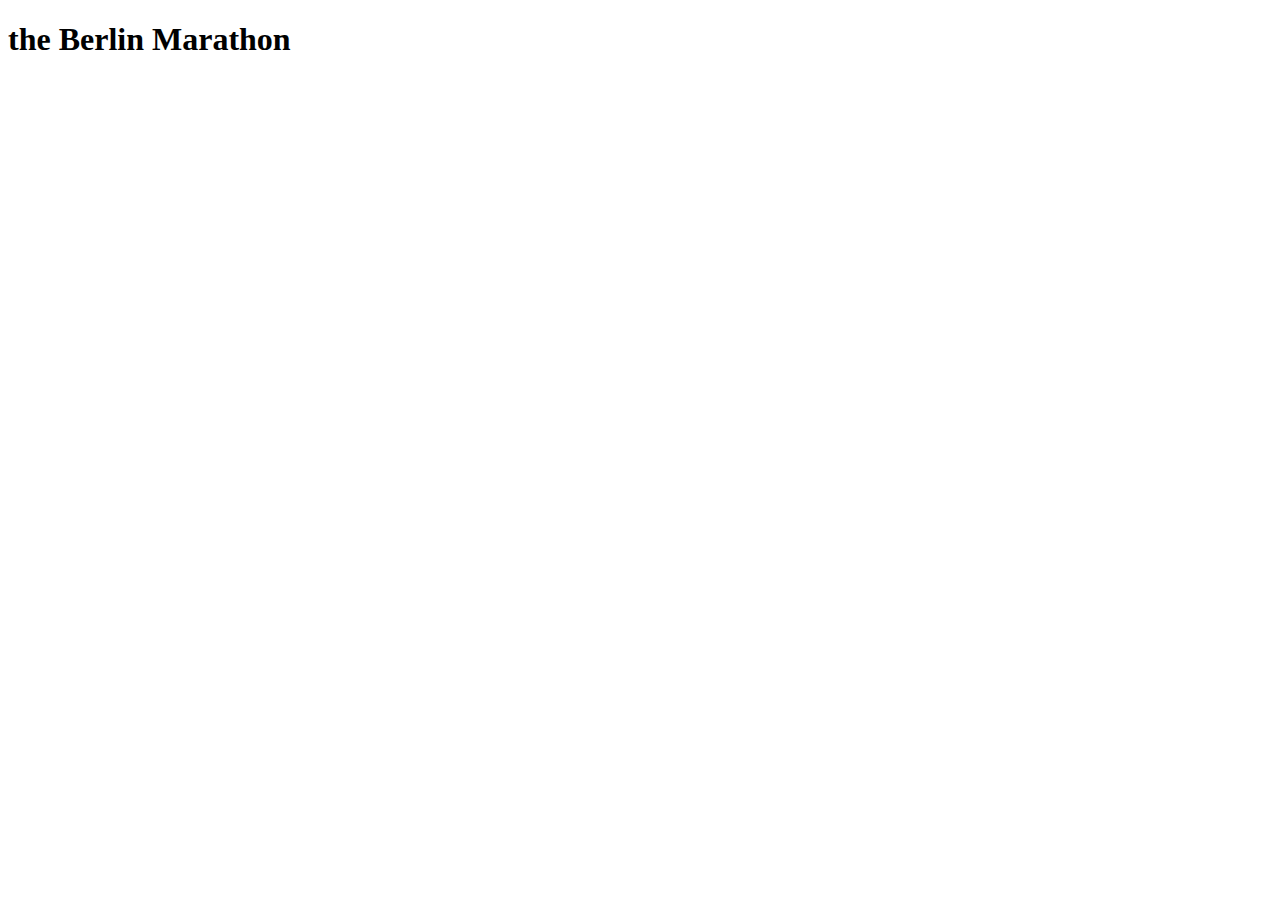
==== berlin-marathon/index.html @ 59ed837b "Initial commit of the Berlin marathon project." ====
<!DOCTYPE html>
<html>
<head>
	<title>the Berlin Marathon</title>
</head>
<body>
	<h1>the Berlin Marathon</h1>
	<script type="text/javascript" src="jquery-3.2.1.min.js"></script>
	<script type="text/javascript" src="d3.min.js"></script>
</body>
</html>
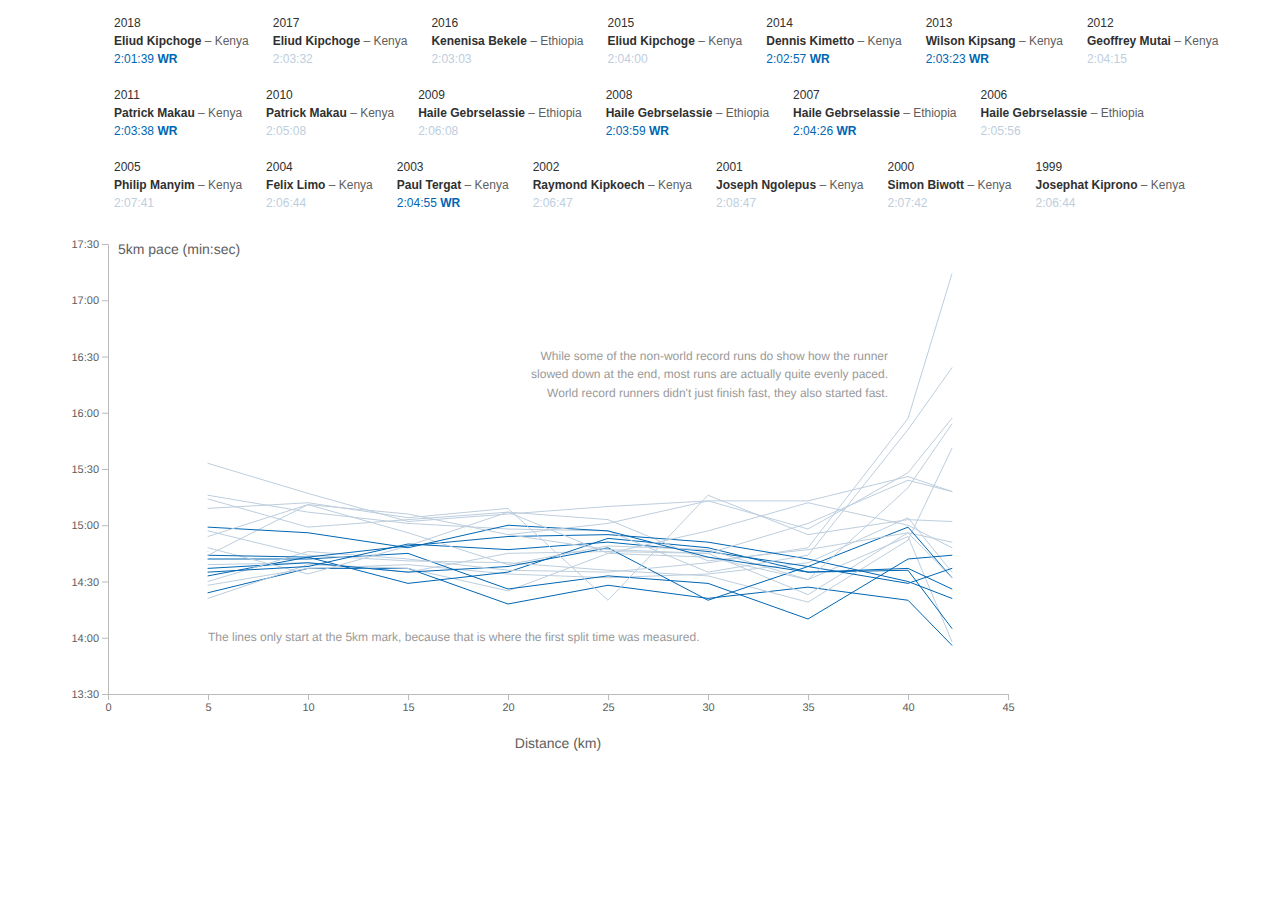
==== commit 0522c290: "Finished the visualization." ====
--- a/berlin-marathon/index.html
+++ b/berlin-marathon/index.html
@@ -2,10 +2,250 @@
 <html>
 <head>
 	<title>the Berlin Marathon</title>
+	<style type="text/css">
+		body {
+			color: #2f3030;
+			font: 12px/1.5 Arial, sans-serif;
+			font-weight: 400;
+		}
+		.info {
+			margin-left: 100px;
+		}
+		.run {
+			display: inline-block;
+			margin: 0 0.5em 0.5em 0;
+			max-width: 20rem;
+			padding: 0.5em 1em 0.5em 0.5em;
+		}
+		.run:hover {
+			background: #fcfcfc;
+			cursor: pointer;
+		}
+		.run:hover > .wr {
+			color: #ff6473;
+		}
+		.run:hover > .no-wr {
+			color: #f5aeb5;
+		}
+		.run:active {
+			background: #ececec;
+		}
+		.year {
+			font-size: 12px;
+		}
+		.runner {
+			font-weight: 700;
+		}
+		.nationality {
+			color: #5e5e5e;
+			font-weight: 400;
+		}
+		.wr {
+			color: #0066b3;
+		}
+		.no-wr {
+			color: #bdcede;
+		}
+		.axis line {
+			stroke: #bbb;
+		}
+		.axis path {
+			stroke: #bbb;
+		}
+		.axis text {
+			fill: #5e5e5e;
+			font-size: 11px;
+		}
+	</style>
 </head>
 <body>
-	<h1>the Berlin Marathon</h1>
+	<div class="info"></div>
+	<div class="svg-container"></div>
 	<script type="text/javascript" src="jquery-3.2.1.min.js"></script>
 	<script type="text/javascript" src="d3.min.js"></script>
+	<script type="text/javascript">
+		$(function() {
+			var textColor = '#808080';
+			var berlinBlue = '#0066b3';
+			var lightBlue = '#bdcede';
+			var focusColor = '#ff6473';
+			var focusColorLight = '#f5aeb5';
+			var km = [5, 10, 15, 20, 25, 30, 35, 40, 42.195];
+			var margin = {top: 20, left: 100, bottom: 100, right: 200};
+			var width = $('.svg-container').width();
+			width = width > 900 ? 900 : width;
+			var height = width * 0.5;
+			var x = d3.scaleLinear().domain([0, 45]).range([0, width]);
+			var y = d3.scaleLinear().domain([13 * 60 + 30, 17 * 60 + 30]).range([height, 0]);
+			var valueline = d3.line()
+				.defined(function(d) {
+					return d.split !== null;
+				})
+				.x(function(d) { return x(d.km); })
+				.y(function(d) { return y(d.split); });
+			var svg = d3.select('.svg-container').append('svg')
+				.attr('width', width + margin.left + margin.right)
+				.attr('height', height + margin.bottom + margin.top)
+				.attr('text-rendering', 'geometricPrecision')
+				.attr('font-family', 'arial')
+				.attr('font-size', '9px')
+				.attr('fill', textColor)
+			.append('g')
+				.attr('transform', 'translate(' + margin.left + ',' + margin.top + ')');
+			d3.tsv('berlin_marathon_results_1999_2018.txt', function(data) {
+				var run = '<div class="run"><div class="year">' + data.year +
+					'</div><div class="runner">' + data.runner +
+					' <span class="nationality">&ndash; ' + data.nationality + '</span></div>';
+				if (data.wr === 'yes') {
+					run += '<div class="time wr">' + data.finish + ' <strong>WR</strong></div>';
+				} else {
+					run += '<div class="time no-wr">' + data.finish + '</div>';
+				}
+				run += '</div>';
+				$('.info').append(run);
+				var splits = [];
+				var time = [];
+				var plotData = [];
+				$.each(km, function(i, v) {
+					var kmTime, timeSeconds;
+					if (v <= 40) {
+						if (data[v + 'km'] === 'NA') {
+							kmTime = null;
+						} else {
+							kmTime = data[v + 'km'].split(':');
+						}
+					} else if (v > 40) {
+						kmTime = data.finish.split(':');
+					}
+					if (kmTime !== null) {
+						kmTime = kmTime.map(function(x) {
+							return +x;
+						});
+						if (kmTime.length == 2) {
+							timeSeconds = kmTime[0] * 60 + kmTime[1];
+						} else if (kmTime.length > 2) {
+							timeSeconds = kmTime[0] * 60 * 60 + kmTime[1] * 60 + kmTime[2];
+						}
+					} else {
+						timeSeconds = null;
+					}
+					time.push(timeSeconds);
+					if (splits.length === 0) {
+						splits.push(timeSeconds);
+						plotData.push({km: v, split: timeSeconds});
+					} else if (splits.length < km.length - 1) {
+						var prevSplit = time[time.length - 2];
+						if (prevSplit !== null && timeSeconds !== null) {
+							splits.push(timeSeconds - prevSplit);
+							plotData.push({km: v, split: timeSeconds - prevSplit});
+						} else {
+							splits.push(null);
+							plotData.push({km: v, split: null});
+						}
+					} else {
+						// Extrapolate the pace for the last 2.195 km to a pace over 5 km.
+						var pace = Math.round((timeSeconds - time[time.length - 2]) / 2.195 * 5);
+						splits.push(pace);
+						plotData.push({km: +v, split: +pace});
+					}
+				});
+				var strokeColor = lightBlue;
+				if (data.wr === 'yes') {
+					strokeColor = berlinBlue;
+				}
+				svg.append('path')
+					.data([plotData])
+					.attr('fill', 'none')
+					.attr('id', data.year)
+					.attr('class', 'line')
+					.attr('stroke-width', 1)
+					.attr('stroke-linecap', 'round')
+					.attr('stroke-linejoin', 'round')
+					.attr('stroke', strokeColor)
+					.attr('d', valueline);
+			});
+
+			// Add the x and y axes, together with their labels.
+			svg.append('g')
+				.attr("transform", "translate(0," + height + ")")
+				.attr('class', 'axis')
+				.call(d3.axisBottom(x));
+			var yAxisTickValues = [];
+			for (var i = 0; i < 9; i++) {
+				yAxisTickValues.push(13 * 60 + 30 + i * 30);
+			}
+			svg.append('g')
+				.attr('class', 'axis')
+				.call(d3.axisLeft(y)
+						.tickValues(yAxisTickValues)
+						.tickFormat(function(d) {
+							var minutes = Math.floor(d/60);
+							var seconds = d % 60;
+							if (seconds === 0) {
+								seconds = '00';
+							}
+							return minutes + ':' + seconds;
+						}));
+			svg.append('text')
+				.attr('x', x(22.5))
+				.attr('y', height + margin.bottom / 2)
+				.attr('text-anchor', 'middle')
+				.attr('alignment-baseline', 'middle')
+				.attr('font-size', '14px')
+				.attr('fill', '#5e5e5e')
+				.text('Distance (km)');
+			svg.append('text')
+				.attr('x', x(0.5))
+				.attr('y', y(17 * 60 + 30))
+				.attr('text-anchor', 'start')
+				.attr('alignment-baseline', 'hanging')
+				.attr('font-size', '14px')
+				.attr('fill', '#5e5e5e')
+				.text('5km pace (min:sec)');
+
+			// Add some explanations to the figure.
+			svg.append('text')
+				.attr('x', x(5))
+				.attr('y', y(14 * 60))
+				.attr('text-anchor', 'start')
+				.attr('alignment-baseline', 'middle')
+				.attr('font-size', '12px')
+				.attr('fill', '#999')
+				.text('The lines only start at the 5km mark, because that is where the first split time was measured.');
+			var annotationText = ['While some of the non-world record runs do show how the runner',
+				'slowed down at the end, most runs are actually quite evenly paced.',
+				'World record runners didn\'t just finish fast, they also started fast.'];
+			$.each(annotationText, function(i, v) {
+				svg.append('text')
+					.attr('x', x(39))
+					.attr('y', y(16 * 60 + 30 - i * 10))
+					.attr('text-anchor', 'end')
+					.attr('alignment-baseline', 'middle')
+					.attr('font-size', '12px')
+					.attr('fill', '#999')
+					.text(v);
+			});
+
+			// Highlight a particular run's graph when hovering over the run info.
+			$(document).on({
+				mouseover: function() {
+					var year = $(this).find('.year').text();
+					var strokeColor = focusColorLight;
+					if ($(this).find('.time').hasClass('wr')) {
+						strokeColor = focusColor;
+					}
+					$('#' + year).css({'stroke': strokeColor, 'stroke-width': '2px'});
+				},
+				mouseout: function() {
+					var year = $(this).find('.year').text();
+					var strokeColor = lightBlue;
+					if ($(this).find('.time').hasClass('wr')) {
+						strokeColor = berlinBlue;
+					}
+					$('#' + year).css({'stroke': strokeColor, 'stroke-width': '1px'});
+				}
+			}, '.run');
+		});
+	</script>
 </body>
 </html>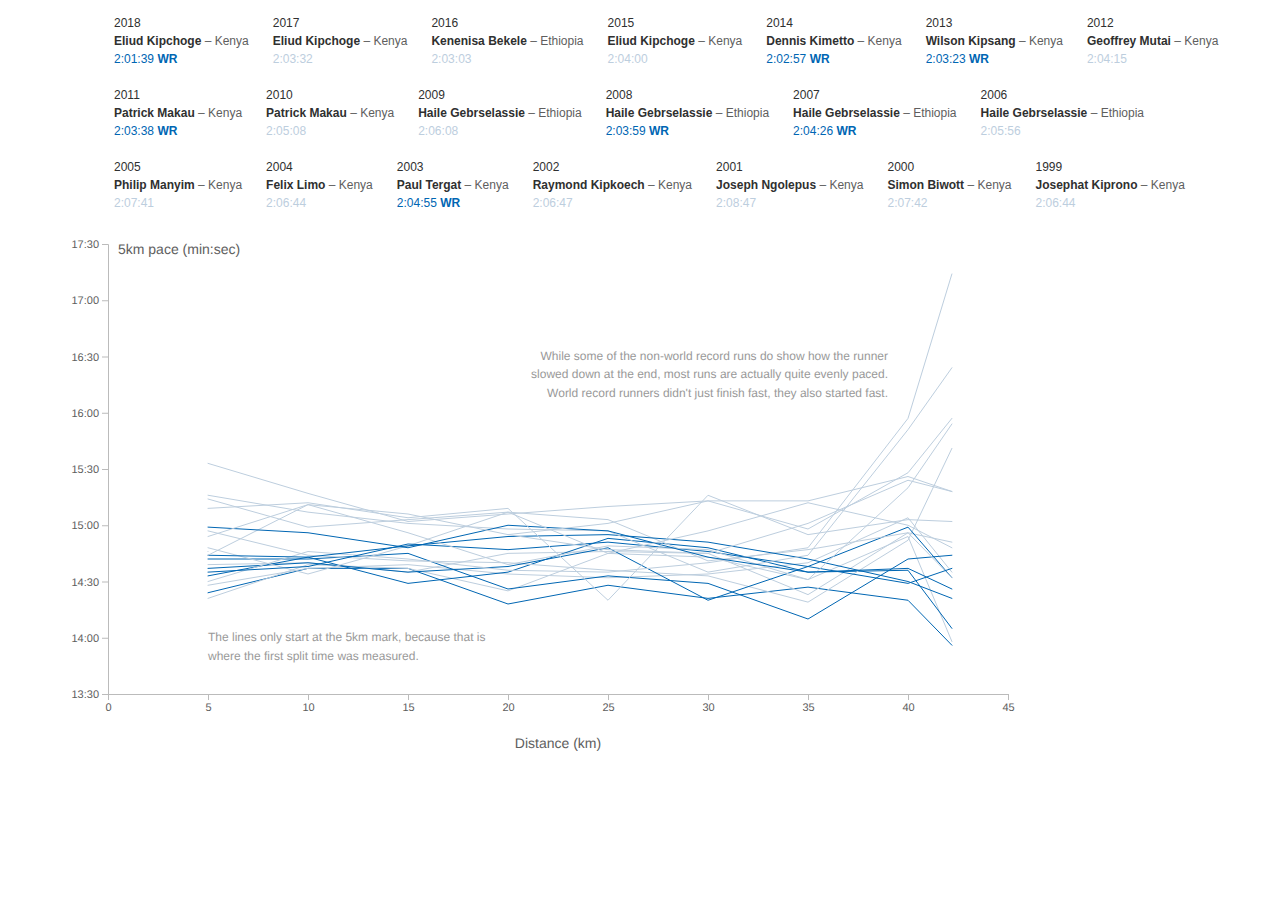
==== commit e042976e: "Changed the SVG width and height to make it fill up the available space." ====
--- a/berlin-marathon/index.html
+++ b/berlin-marathon/index.html
@@ -65,14 +65,14 @@
 	<script type="text/javascript" src="d3.min.js"></script>
 	<script type="text/javascript">
 		$(function() {
-			var textColor = '#808080';
-			var berlinBlue = '#0066b3';
-			var lightBlue = '#bdcede';
-			var focusColor = '#ff6473';
-			var focusColorLight = '#f5aeb5';
-			var km = [5, 10, 15, 20, 25, 30, 35, 40, 42.195];
-			var margin = {top: 20, left: 100, bottom: 100, right: 200};
-			var width = $('.svg-container').width();
+			var textColor = '#808080',
+				berlinBlue = '#0066b3',
+				lightBlue = '#bdcede',
+				focusColor = '#ff6473',
+				focusColorLight = '#f5aeb5',
+				km = [5, 10, 15, 20, 25, 30, 35, 40, 42.195];
+			var margin = {top: 20, left: 100, bottom: 100, right: 20};
+			var width = $('.svg-container').width() - margin.left - margin.right;
 			width = width > 900 ? 900 : width;
 			var height = width * 0.5;
 			var x = d3.scaleLinear().domain([0, 45]).range([0, width]);
@@ -83,6 +83,8 @@
 				})
 				.x(function(d) { return x(d.km); })
 				.y(function(d) { return y(d.split); });
+
+			// Build the SVG element...
 			var svg = d3.select('.svg-container').append('svg')
 				.attr('width', width + margin.left + margin.right)
 				.attr('height', height + margin.bottom + margin.top)
@@ -92,7 +94,10 @@
 				.attr('fill', textColor)
 			.append('g')
 				.attr('transform', 'translate(' + margin.left + ',' + margin.top + ')');
+
+			// ...and add the data.
 			d3.tsv('berlin_marathon_results_1999_2018.txt', function(data) {
+				// Add the run to the information section above the figure.
 				var run = '<div class="run"><div class="year">' + data.year +
 					'</div><div class="runner">' + data.runner +
 					' <span class="nationality">&ndash; ' + data.nationality + '</span></div>';
@@ -103,6 +108,9 @@
 				}
 				run += '</div>';
 				$('.info').append(run);
+
+				// In order to plot the data, we need to extract and process the variables that we
+				// are interested in (distance and split).
 				var splits = [];
 				var time = [];
 				var plotData = [];
@@ -204,15 +212,19 @@
 				.text('5km pace (min:sec)');
 
 			// Add some explanations to the figure.
-			svg.append('text')
-				.attr('x', x(5))
-				.attr('y', y(14 * 60))
-				.attr('text-anchor', 'start')
-				.attr('alignment-baseline', 'middle')
-				.attr('font-size', '12px')
-				.attr('fill', '#999')
-				.text('The lines only start at the 5km mark, because that is where the first split time was measured.');
-			var annotationText = ['While some of the non-world record runs do show how the runner',
+			var annotationText = ['The lines only start at the 5km mark, because that is',
+				'where the first split time was measured.'];
+			$.each(annotationText, function(i, v) {
+				svg.append('text')
+					.attr('x', x(5))
+					.attr('y', y(14 * 60 - i * 10))
+					.attr('text-anchor', 'start')
+					.attr('alignment-baseline', 'middle')
+					.attr('font-size', '12px')
+					.attr('fill', '#999')
+					.text(v);
+			});
+			annotationText = ['While some of the non-world record runs do show how the runner',
 				'slowed down at the end, most runs are actually quite evenly paced.',
 				'World record runners didn\'t just finish fast, they also started fast.'];
 			$.each(annotationText, function(i, v) {
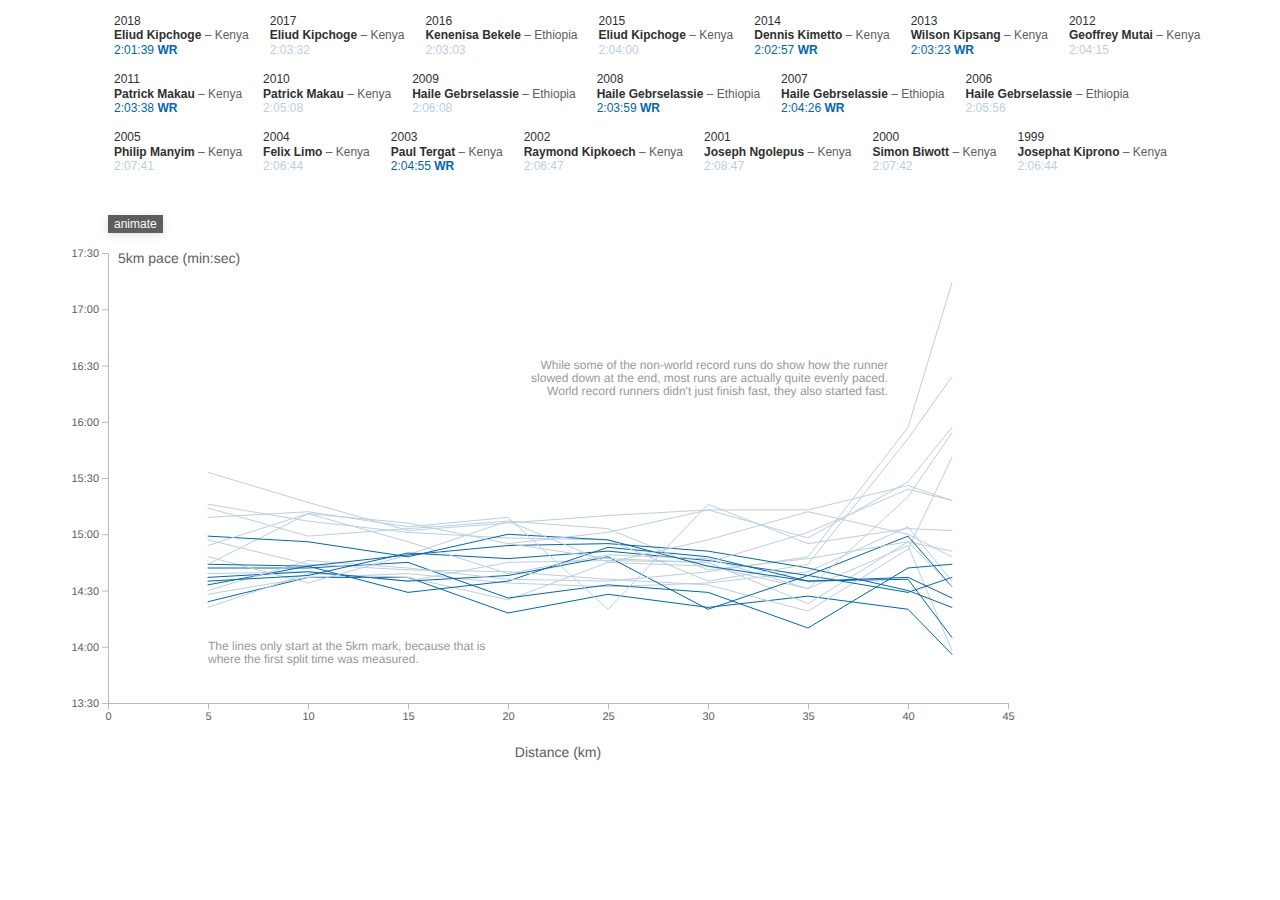
==== commit 3cac4d6b: "Added an animation to the plot." ====
--- a/berlin-marathon/index.html
+++ b/berlin-marathon/index.html
@@ -13,7 +13,9 @@
 		}
 		.run {
 			display: inline-block;
-			margin: 0 0.5em 0.5em 0;
+			font-size: 12px;
+			line-height: 1.2;
+			margin: 0 0.25em 0.25em 0;
 			max-width: 20rem;
 			padding: 0.5em 1em 0.5em 0.5em;
 		}
@@ -46,6 +48,43 @@
 		.no-wr {
 			color: #bdcede;
 		}
+		.svg-container {
+			position: relative;
+		}
+		.animation {
+			margin-left: 100px;
+			margin-top: 2rem;
+		}
+		.animation-button {
+			background: #5e5e5e;
+			box-shadow: 0 2px 10px #ddd;
+			color: #fcfcfc;
+			display: inline-block;
+			padding: 0 0.5em;
+			text-align: center;
+			user-select: none;
+		}
+		.animation-button:hover {
+			cursor: pointer;
+		}
+		.animation-button:active {
+			background: #6e6e6e;
+		}
+		.animation-year {
+			display: inline-block;
+			font-weight: 700;
+			margin-left: 1rem;
+		}
+		.inactive {
+			background: #bbb;
+			box-shadow: none;
+		}
+		.inactive:hover {
+			cursor: default;
+		}
+		.inactive:active {
+			background: #bbb;
+		}
 		.axis line {
 			stroke: #bbb;
 		}
@@ -55,11 +94,23 @@
 		.axis text {
 			fill: #5e5e5e;
 			font-size: 11px;
+		}
+		.line {
+			-o-transition: opacity 400ms cubic-bezier(0.47, 0, 0.745, 0.715);
+			-moz-transition: opacity 400ms cubic-bezier(0.47, 0, 0.745, 0.715);
+			-webkit-transition: opacity 400ms cubic-bezier(0.47, 0, 0.745, 0.715);
+			transition: opacity 400ms cubic-bezier(0.47, 0, 0.745, 0.715);
 		}
 	</style>
 </head>
 <body>
 	<div class="info"></div>
+	<div class="animation">
+		<div class="animation-button">
+			animate
+		</div>
+		<div class="animation-year"></div>
+	</div>
 	<div class="svg-container"></div>
 	<script type="text/javascript" src="jquery-3.2.1.min.js"></script>
 	<script type="text/javascript" src="d3.min.js"></script>
@@ -70,6 +121,10 @@
 				lightBlue = '#bdcede',
 				focusColor = '#ff6473',
 				focusColorLight = '#f5aeb5',
+				annotationColor = '#999',
+				annotationFontSize = '12px',
+				axisLabelColor = '#5e5e5e',
+				axisLabelFontSize = '14px',
 				km = [5, 10, 15, 20, 25, 30, 35, 40, 42.195];
 			var margin = {top: 20, left: 100, bottom: 100, right: 20};
 			var width = $('.svg-container').width() - margin.left - margin.right;
@@ -96,7 +151,14 @@
 				.attr('transform', 'translate(' + margin.left + ',' + margin.top + ')');
 
 			// ...and add the data.
+			var years = [];
 			d3.tsv('berlin_marathon_results_1999_2018.txt', function(data) {
+				if (+data.year >= years[years.length]) {
+					years.push(+data.year);
+				} else {
+					years.unshift(+data.year);
+				}
+
 				// Add the run to the information section above the figure.
 				var run = '<div class="run"><div class="year">' + data.year +
 					'</div><div class="runner">' + data.runner +
@@ -111,9 +173,9 @@
 
 				// In order to plot the data, we need to extract and process the variables that we
 				// are interested in (distance and split).
-				var splits = [];
-				var time = [];
-				var plotData = [];
+				var splits = [],
+					time = [],
+					plotData = [];
 				$.each(km, function(i, v) {
 					var kmTime, timeSeconds;
 					if (v <= 40) {
@@ -199,16 +261,16 @@
 				.attr('y', height + margin.bottom / 2)
 				.attr('text-anchor', 'middle')
 				.attr('alignment-baseline', 'middle')
-				.attr('font-size', '14px')
-				.attr('fill', '#5e5e5e')
+				.attr('font-size', axisLabelFontSize)
+				.attr('fill', axisLabelColor)
 				.text('Distance (km)');
 			svg.append('text')
 				.attr('x', x(0.5))
 				.attr('y', y(17 * 60 + 30))
 				.attr('text-anchor', 'start')
 				.attr('alignment-baseline', 'hanging')
-				.attr('font-size', '14px')
-				.attr('fill', '#5e5e5e')
+				.attr('font-size', axisLabelFontSize)
+				.attr('fill', axisLabelColor)
 				.text('5km pace (min:sec)');
 
 			// Add some explanations to the figure.
@@ -217,11 +279,11 @@
 			$.each(annotationText, function(i, v) {
 				svg.append('text')
 					.attr('x', x(5))
-					.attr('y', y(14 * 60 - i * 10))
+					.attr('y', y(14 * 60 - i * 7))
 					.attr('text-anchor', 'start')
 					.attr('alignment-baseline', 'middle')
-					.attr('font-size', '12px')
-					.attr('fill', '#999')
+					.attr('font-size', annotationFontSize)
+					.attr('fill', annotationColor)
 					.text(v);
 			});
 			annotationText = ['While some of the non-world record runs do show how the runner',
@@ -230,33 +292,89 @@
 			$.each(annotationText, function(i, v) {
 				svg.append('text')
 					.attr('x', x(39))
-					.attr('y', y(16 * 60 + 30 - i * 10))
+					.attr('y', y(16 * 60 + 30 - i * 7))
 					.attr('text-anchor', 'end')
 					.attr('alignment-baseline', 'middle')
-					.attr('font-size', '12px')
-					.attr('fill', '#999')
+					.attr('font-size', annotationFontSize)
+					.attr('fill', annotationColor)
 					.text(v);
 			});
 
-			// Highlight a particular run's graph when hovering over the run info.
+			// Highlight a particular run's graph when hovering over or clicking on the run info.
 			$(document).on({
 				mouseover: function() {
-					var year = $(this).find('.year').text();
-					var strokeColor = focusColorLight;
-					if ($(this).find('.time').hasClass('wr')) {
-						strokeColor = focusColor;
-					}
-					$('#' + year).css({'stroke': strokeColor, 'stroke-width': '2px'});
+					var year = $(this).find('.year').text(),
+						path = $('#' + year),
+						strokeColor;
+					if (!path.hasClass('selected')) {
+						strokeColor = focusColorLight;
+						if ($(this).find('.time').hasClass('wr')) {
+							strokeColor = focusColor;
+						}
+						$('#' + year).css({'stroke': strokeColor, 'stroke-width': '2px'});
+					}
 				},
 				mouseout: function() {
-					var year = $(this).find('.year').text();
-					var strokeColor = lightBlue;
-					if ($(this).find('.time').hasClass('wr')) {
-						strokeColor = berlinBlue;
-					}
-					$('#' + year).css({'stroke': strokeColor, 'stroke-width': '1px'});
+					var year = $(this).find('.year').text(),
+						path = $('#' + year),
+						strokeColor;
+					if (!path.hasClass('selected')) {
+						strokeColor = lightBlue;
+						if ($(this).find('.time').hasClass('wr')) {
+							strokeColor = berlinBlue;
+						}
+						$('#' + year).css({'stroke': strokeColor, 'stroke-width': '1px'});
+					}
+				},
+				click: function() {
+					var year = $(this).find('.year').text(),
+						path = $('#' + year),
+						strokeColor;
+					if (path.hasClass('selected')) {
+						path.removeClass('selected');
+						strokeColor = lightBlue;
+						if ($(this).find('.time').hasClass('wr')) {
+							strokeColor = berlinBlue;
+						}
+						path.css({'stroke': strokeColor, 'stroke-width': '1px'});
+					} else {
+						$('.selected').each(function() {
+							strokeColor = lightBlue;
+							if ($(this).find('.time').hasClass('wr')) {
+								strokeColor = berlinBlue;
+							}
+							$(this).css({'stroke': strokeColor, 'stroke-width': '1px'});
+						}).removeClass('selected');
+						strokeColor = focusColorLight;
+						if ($(this).find('.time').hasClass('wr')) {
+							strokeColor = focusColor;
+						}
+						path.css({'stroke': strokeColor, 'stroke-width': '2px'});
+						path.addClass('selected');
+					}
 				}
 			}, '.run');
+
+			// Animate the figure by redrawing the paths year by year.
+			$('.animation-button').on('click', function() {
+				if (!$(this).hasClass('inactive')) {
+					$(this).addClass('inactive');
+					$('svg').find('.line').css({'opacity': 0});
+					(function delayedLoop(i) {
+						setTimeout(function() {
+							$('#' + years[i]).css({'opacity': 1});
+							$('.animation-year').text(years[i]);
+							if (i < years.length) {
+								i++;
+								delayedLoop(i);
+							} else {
+								$('.animation-button').removeClass('inactive');
+								$('.animation-year').text('');
+							}
+						}, 400);
+					})(0);
+				}
+			});
 		});
 	</script>
 </body>
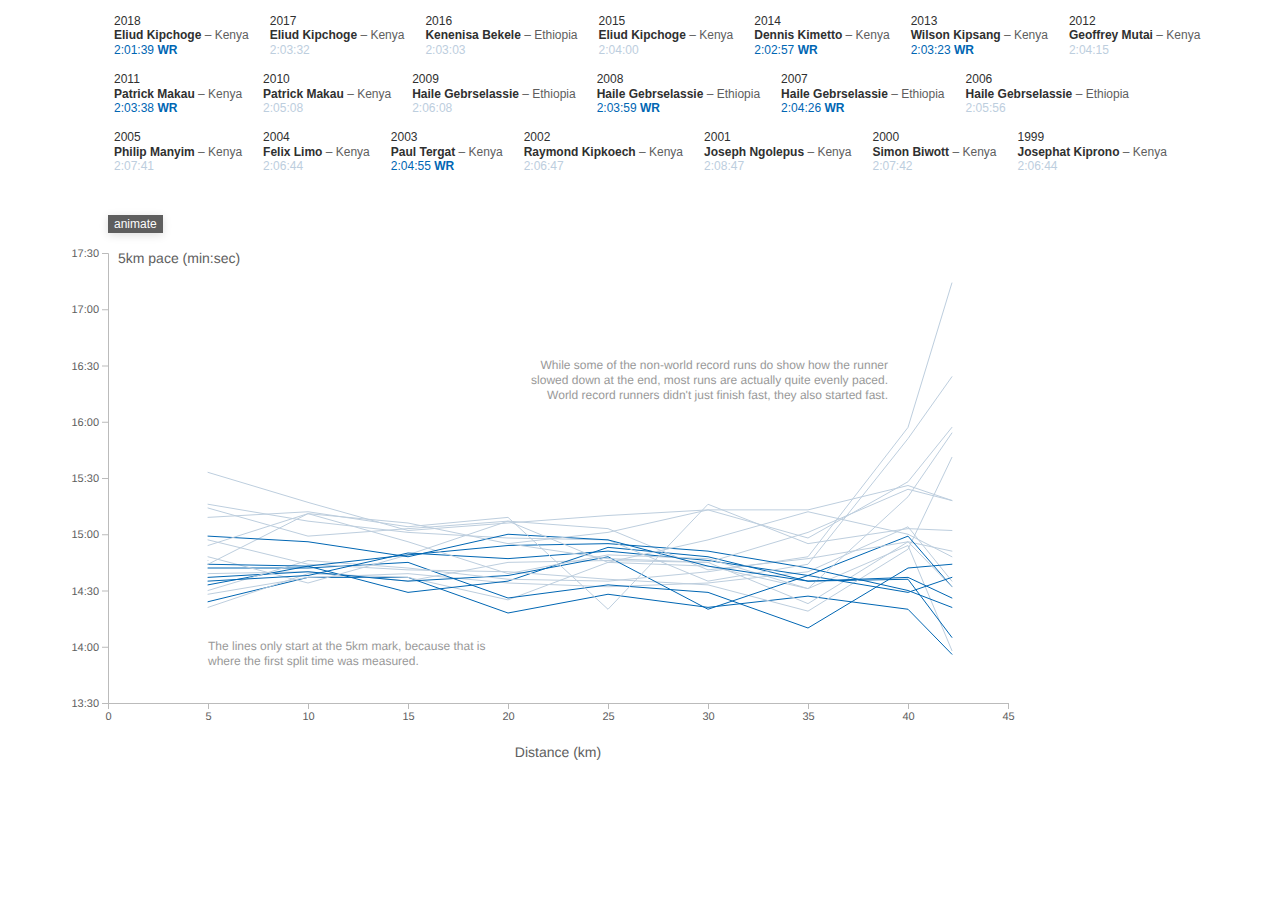
==== commit 0e296e06: "Increased the line height of the annotation text." ====
--- a/berlin-marathon/index.html
+++ b/berlin-marathon/index.html
@@ -279,7 +279,7 @@
 			$.each(annotationText, function(i, v) {
 				svg.append('text')
 					.attr('x', x(5))
-					.attr('y', y(14 * 60 - i * 7))
+					.attr('y', y(14 * 60 - i * 8))
 					.attr('text-anchor', 'start')
 					.attr('alignment-baseline', 'middle')
 					.attr('font-size', annotationFontSize)
@@ -292,7 +292,7 @@
 			$.each(annotationText, function(i, v) {
 				svg.append('text')
 					.attr('x', x(39))
-					.attr('y', y(16 * 60 + 30 - i * 7))
+					.attr('y', y(16 * 60 + 30 - i * 8))
 					.attr('text-anchor', 'end')
 					.attr('alignment-baseline', 'middle')
 					.attr('font-size', annotationFontSize)
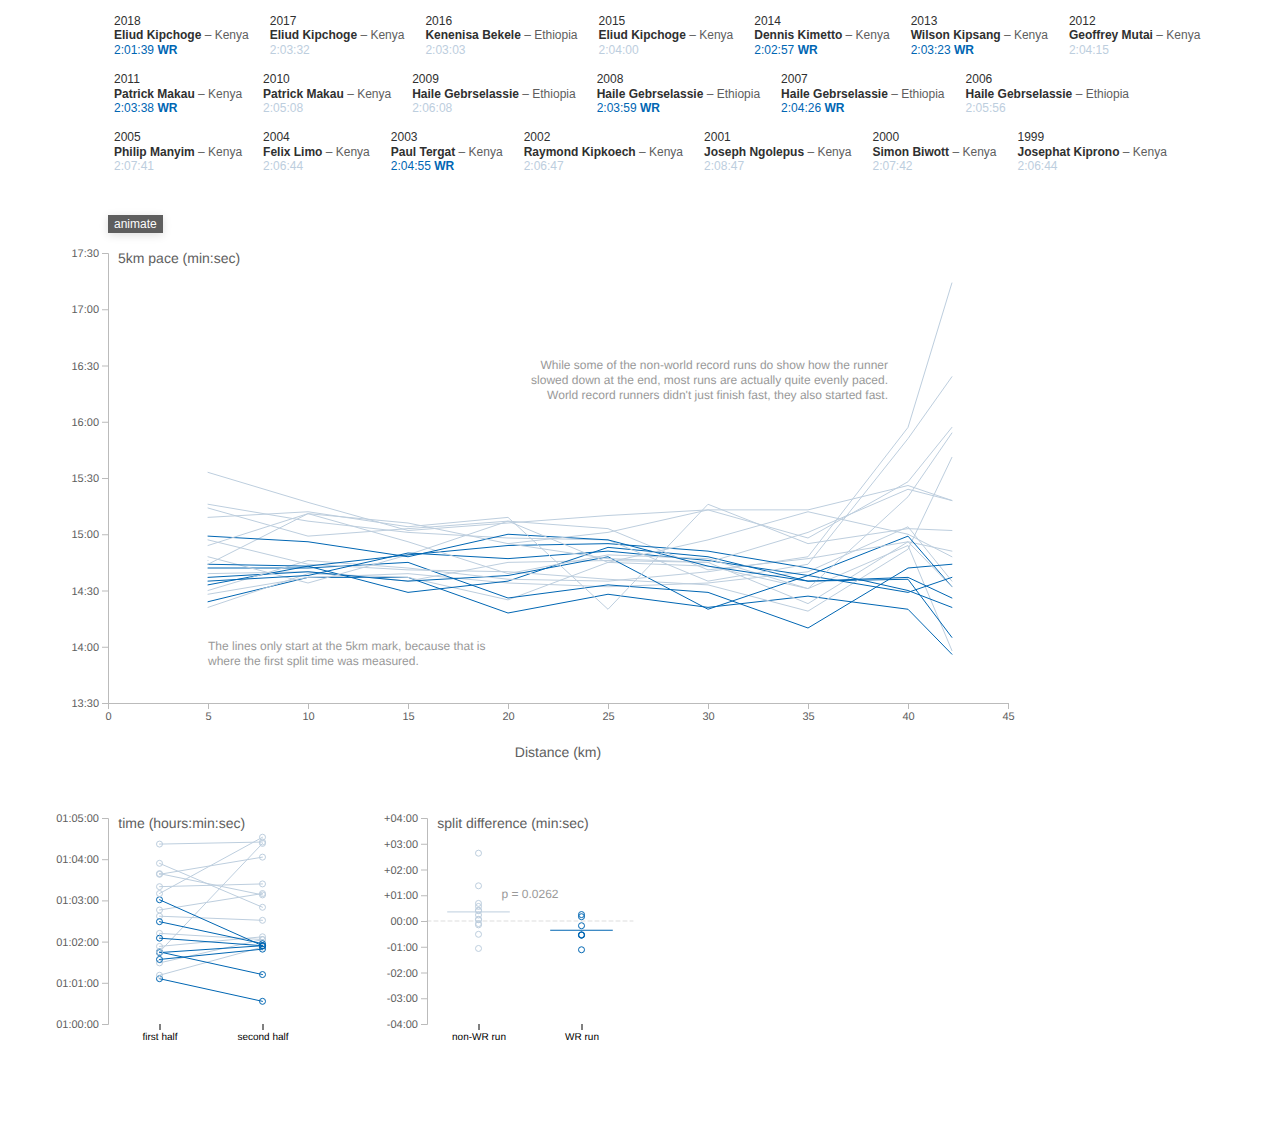
==== commit f9fc9cad: "Added a slope chart, a dot plot, and a statistical test." ====
--- a/berlin-marathon/index.html
+++ b/berlin-marathon/index.html
@@ -8,100 +8,8 @@
 			font: 12px/1.5 Arial, sans-serif;
 			font-weight: 400;
 		}
-		.info {
-			margin-left: 100px;
-		}
-		.run {
-			display: inline-block;
-			font-size: 12px;
-			line-height: 1.2;
-			margin: 0 0.25em 0.25em 0;
-			max-width: 20rem;
-			padding: 0.5em 1em 0.5em 0.5em;
-		}
-		.run:hover {
-			background: #fcfcfc;
-			cursor: pointer;
-		}
-		.run:hover > .wr {
-			color: #ff6473;
-		}
-		.run:hover > .no-wr {
-			color: #f5aeb5;
-		}
-		.run:active {
-			background: #ececec;
-		}
-		.year {
-			font-size: 12px;
-		}
-		.runner {
-			font-weight: 700;
-		}
-		.nationality {
-			color: #5e5e5e;
-			font-weight: 400;
-		}
-		.wr {
-			color: #0066b3;
-		}
-		.no-wr {
-			color: #bdcede;
-		}
-		.svg-container {
-			position: relative;
-		}
-		.animation {
-			margin-left: 100px;
-			margin-top: 2rem;
-		}
-		.animation-button {
-			background: #5e5e5e;
-			box-shadow: 0 2px 10px #ddd;
-			color: #fcfcfc;
-			display: inline-block;
-			padding: 0 0.5em;
-			text-align: center;
-			user-select: none;
-		}
-		.animation-button:hover {
-			cursor: pointer;
-		}
-		.animation-button:active {
-			background: #6e6e6e;
-		}
-		.animation-year {
-			display: inline-block;
-			font-weight: 700;
-			margin-left: 1rem;
-		}
-		.inactive {
-			background: #bbb;
-			box-shadow: none;
-		}
-		.inactive:hover {
-			cursor: default;
-		}
-		.inactive:active {
-			background: #bbb;
-		}
-		.axis line {
-			stroke: #bbb;
-		}
-		.axis path {
-			stroke: #bbb;
-		}
-		.axis text {
-			fill: #5e5e5e;
-			font-size: 11px;
-		}
-		.line {
-			-o-transition: opacity 400ms cubic-bezier(0.47, 0, 0.745, 0.715);
-			-moz-transition: opacity 400ms cubic-bezier(0.47, 0, 0.745, 0.715);
-			-webkit-transition: opacity 400ms cubic-bezier(0.47, 0, 0.745, 0.715);
-			transition: opacity 400ms cubic-bezier(0.47, 0, 0.745, 0.715);
-		}
 	</style>
+	<link rel="stylesheet" type="text/css" href="plots.css">
 </head>
 <body>
 	<div class="info"></div>
@@ -111,271 +19,14 @@
 		</div>
 		<div class="animation-year"></div>
 	</div>
-	<div class="svg-container"></div>
+	<div class="svg-container line-chart"></div>
+	<div class="svg-container inline slope-chart"></div>
+	<div class="svg-container inline dot-plot"></div>
 	<script type="text/javascript" src="jquery-3.2.1.min.js"></script>
 	<script type="text/javascript" src="d3.min.js"></script>
-	<script type="text/javascript">
-		$(function() {
-			var textColor = '#808080',
-				berlinBlue = '#0066b3',
-				lightBlue = '#bdcede',
-				focusColor = '#ff6473',
-				focusColorLight = '#f5aeb5',
-				annotationColor = '#999',
-				annotationFontSize = '12px',
-				axisLabelColor = '#5e5e5e',
-				axisLabelFontSize = '14px',
-				km = [5, 10, 15, 20, 25, 30, 35, 40, 42.195];
-			var margin = {top: 20, left: 100, bottom: 100, right: 20};
-			var width = $('.svg-container').width() - margin.left - margin.right;
-			width = width > 900 ? 900 : width;
-			var height = width * 0.5;
-			var x = d3.scaleLinear().domain([0, 45]).range([0, width]);
-			var y = d3.scaleLinear().domain([13 * 60 + 30, 17 * 60 + 30]).range([height, 0]);
-			var valueline = d3.line()
-				.defined(function(d) {
-					return d.split !== null;
-				})
-				.x(function(d) { return x(d.km); })
-				.y(function(d) { return y(d.split); });
-
-			// Build the SVG element...
-			var svg = d3.select('.svg-container').append('svg')
-				.attr('width', width + margin.left + margin.right)
-				.attr('height', height + margin.bottom + margin.top)
-				.attr('text-rendering', 'geometricPrecision')
-				.attr('font-family', 'arial')
-				.attr('font-size', '9px')
-				.attr('fill', textColor)
-			.append('g')
-				.attr('transform', 'translate(' + margin.left + ',' + margin.top + ')');
-
-			// ...and add the data.
-			var years = [];
-			d3.tsv('berlin_marathon_results_1999_2018.txt', function(data) {
-				if (+data.year >= years[years.length]) {
-					years.push(+data.year);
-				} else {
-					years.unshift(+data.year);
-				}
-
-				// Add the run to the information section above the figure.
-				var run = '<div class="run"><div class="year">' + data.year +
-					'</div><div class="runner">' + data.runner +
-					' <span class="nationality">&ndash; ' + data.nationality + '</span></div>';
-				if (data.wr === 'yes') {
-					run += '<div class="time wr">' + data.finish + ' <strong>WR</strong></div>';
-				} else {
-					run += '<div class="time no-wr">' + data.finish + '</div>';
-				}
-				run += '</div>';
-				$('.info').append(run);
-
-				// In order to plot the data, we need to extract and process the variables that we
-				// are interested in (distance and split).
-				var splits = [],
-					time = [],
-					plotData = [];
-				$.each(km, function(i, v) {
-					var kmTime, timeSeconds;
-					if (v <= 40) {
-						if (data[v + 'km'] === 'NA') {
-							kmTime = null;
-						} else {
-							kmTime = data[v + 'km'].split(':');
-						}
-					} else if (v > 40) {
-						kmTime = data.finish.split(':');
-					}
-					if (kmTime !== null) {
-						kmTime = kmTime.map(function(x) {
-							return +x;
-						});
-						if (kmTime.length == 2) {
-							timeSeconds = kmTime[0] * 60 + kmTime[1];
-						} else if (kmTime.length > 2) {
-							timeSeconds = kmTime[0] * 60 * 60 + kmTime[1] * 60 + kmTime[2];
-						}
-					} else {
-						timeSeconds = null;
-					}
-					time.push(timeSeconds);
-					if (splits.length === 0) {
-						splits.push(timeSeconds);
-						plotData.push({km: v, split: timeSeconds});
-					} else if (splits.length < km.length - 1) {
-						var prevSplit = time[time.length - 2];
-						if (prevSplit !== null && timeSeconds !== null) {
-							splits.push(timeSeconds - prevSplit);
-							plotData.push({km: v, split: timeSeconds - prevSplit});
-						} else {
-							splits.push(null);
-							plotData.push({km: v, split: null});
-						}
-					} else {
-						// Extrapolate the pace for the last 2.195 km to a pace over 5 km.
-						var pace = Math.round((timeSeconds - time[time.length - 2]) / 2.195 * 5);
-						splits.push(pace);
-						plotData.push({km: +v, split: +pace});
-					}
-				});
-				var strokeColor = lightBlue;
-				if (data.wr === 'yes') {
-					strokeColor = berlinBlue;
-				}
-				svg.append('path')
-					.data([plotData])
-					.attr('fill', 'none')
-					.attr('id', data.year)
-					.attr('class', 'line')
-					.attr('stroke-width', 1)
-					.attr('stroke-linecap', 'round')
-					.attr('stroke-linejoin', 'round')
-					.attr('stroke', strokeColor)
-					.attr('d', valueline);
-			});
-
-			// Add the x and y axes, together with their labels.
-			svg.append('g')
-				.attr("transform", "translate(0," + height + ")")
-				.attr('class', 'axis')
-				.call(d3.axisBottom(x));
-			var yAxisTickValues = [];
-			for (var i = 0; i < 9; i++) {
-				yAxisTickValues.push(13 * 60 + 30 + i * 30);
-			}
-			svg.append('g')
-				.attr('class', 'axis')
-				.call(d3.axisLeft(y)
-						.tickValues(yAxisTickValues)
-						.tickFormat(function(d) {
-							var minutes = Math.floor(d/60);
-							var seconds = d % 60;
-							if (seconds === 0) {
-								seconds = '00';
-							}
-							return minutes + ':' + seconds;
-						}));
-			svg.append('text')
-				.attr('x', x(22.5))
-				.attr('y', height + margin.bottom / 2)
-				.attr('text-anchor', 'middle')
-				.attr('alignment-baseline', 'middle')
-				.attr('font-size', axisLabelFontSize)
-				.attr('fill', axisLabelColor)
-				.text('Distance (km)');
-			svg.append('text')
-				.attr('x', x(0.5))
-				.attr('y', y(17 * 60 + 30))
-				.attr('text-anchor', 'start')
-				.attr('alignment-baseline', 'hanging')
-				.attr('font-size', axisLabelFontSize)
-				.attr('fill', axisLabelColor)
-				.text('5km pace (min:sec)');
-
-			// Add some explanations to the figure.
-			var annotationText = ['The lines only start at the 5km mark, because that is',
-				'where the first split time was measured.'];
-			$.each(annotationText, function(i, v) {
-				svg.append('text')
-					.attr('x', x(5))
-					.attr('y', y(14 * 60 - i * 8))
-					.attr('text-anchor', 'start')
-					.attr('alignment-baseline', 'middle')
-					.attr('font-size', annotationFontSize)
-					.attr('fill', annotationColor)
-					.text(v);
-			});
-			annotationText = ['While some of the non-world record runs do show how the runner',
-				'slowed down at the end, most runs are actually quite evenly paced.',
-				'World record runners didn\'t just finish fast, they also started fast.'];
-			$.each(annotationText, function(i, v) {
-				svg.append('text')
-					.attr('x', x(39))
-					.attr('y', y(16 * 60 + 30 - i * 8))
-					.attr('text-anchor', 'end')
-					.attr('alignment-baseline', 'middle')
-					.attr('font-size', annotationFontSize)
-					.attr('fill', annotationColor)
-					.text(v);
-			});
-
-			// Highlight a particular run's graph when hovering over or clicking on the run info.
-			$(document).on({
-				mouseover: function() {
-					var year = $(this).find('.year').text(),
-						path = $('#' + year),
-						strokeColor;
-					if (!path.hasClass('selected')) {
-						strokeColor = focusColorLight;
-						if ($(this).find('.time').hasClass('wr')) {
-							strokeColor = focusColor;
-						}
-						$('#' + year).css({'stroke': strokeColor, 'stroke-width': '2px'});
-					}
-				},
-				mouseout: function() {
-					var year = $(this).find('.year').text(),
-						path = $('#' + year),
-						strokeColor;
-					if (!path.hasClass('selected')) {
-						strokeColor = lightBlue;
-						if ($(this).find('.time').hasClass('wr')) {
-							strokeColor = berlinBlue;
-						}
-						$('#' + year).css({'stroke': strokeColor, 'stroke-width': '1px'});
-					}
-				},
-				click: function() {
-					var year = $(this).find('.year').text(),
-						path = $('#' + year),
-						strokeColor;
-					if (path.hasClass('selected')) {
-						path.removeClass('selected');
-						strokeColor = lightBlue;
-						if ($(this).find('.time').hasClass('wr')) {
-							strokeColor = berlinBlue;
-						}
-						path.css({'stroke': strokeColor, 'stroke-width': '1px'});
-					} else {
-						$('.selected').each(function() {
-							strokeColor = lightBlue;
-							if ($(this).find('.time').hasClass('wr')) {
-								strokeColor = berlinBlue;
-							}
-							$(this).css({'stroke': strokeColor, 'stroke-width': '1px'});
-						}).removeClass('selected');
-						strokeColor = focusColorLight;
-						if ($(this).find('.time').hasClass('wr')) {
-							strokeColor = focusColor;
-						}
-						path.css({'stroke': strokeColor, 'stroke-width': '2px'});
-						path.addClass('selected');
-					}
-				}
-			}, '.run');
-
-			// Animate the figure by redrawing the paths year by year.
-			$('.animation-button').on('click', function() {
-				if (!$(this).hasClass('inactive')) {
-					$(this).addClass('inactive');
-					$('svg').find('.line').css({'opacity': 0});
-					(function delayedLoop(i) {
-						setTimeout(function() {
-							$('#' + years[i]).css({'opacity': 1});
-							$('.animation-year').text(years[i]);
-							if (i < years.length) {
-								i++;
-								delayedLoop(i);
-							} else {
-								$('.animation-button').removeClass('inactive');
-								$('.animation-year').text('');
-							}
-						}, 400);
-					})(0);
-				}
-			});
-		});
-	</script>
+	<script type="text/javascript" src="line-chart.js"></script>
+	<script type="text/javascript" src="slope-chart.js"></script>
+	<script type="text/javascript" src="dot-plot.js"></script>
+	<script type="text/javascript" src="statistics.js"></script>
 </body>
 </html>--- a/berlin-marathon/plots.css
+++ b/berlin-marathon/plots.css
@@ -0,0 +1,99 @@
+.info {
+	margin-left: 100px;
+}
+.run {
+	display: inline-block;
+	font-size: 12px;
+	line-height: 1.2;
+	margin: 0 0.25em 0.25em 0;
+	max-width: 20rem;
+	padding: 0.5em 1em 0.5em 0.5em;
+}
+.run:hover {
+	background: #fcfcfc;
+	cursor: pointer;
+}
+.run:hover > .wr {
+	color: #ff6473;
+}
+.run:hover > .no-wr {
+	color: #f5aeb5;
+}
+.run:active {
+	background: #ececec;
+}
+.year {
+	font-size: 12px;
+}
+.runner {
+	font-weight: 700;
+}
+.nationality {
+	color: #5e5e5e;
+	font-weight: 400;
+}
+.wr {
+	color: #0066b3;
+}
+.no-wr {
+	color: #bdcede;
+}
+.svg-container {
+	position: relative;
+}
+.inline {
+	display: inline-block;
+}
+.animation {
+	margin-left: 100px;
+	margin-top: 2rem;
+}
+.animation-button {
+	background: #5e5e5e;
+	box-shadow: 0 2px 10px #ddd;
+	color: #fcfcfc;
+	display: inline-block;
+	padding: 0 0.5em;
+	text-align: center;
+	user-select: none;
+}
+.animation-button:hover {
+	cursor: pointer;
+}
+.animation-button:active {
+	background: #6e6e6e;
+}
+.animation-year {
+	display: inline-block;
+	font-weight: 700;
+	margin-left: 1rem;
+}
+.inactive {
+	background: #bbb;
+	box-shadow: none;
+}
+.inactive:hover {
+	cursor: default;
+}
+.inactive:active {
+	background: #bbb;
+}
+.axis line {
+	stroke: #bbb;
+}
+.axis path {
+	stroke: #bbb;
+}
+.axis text {
+	fill: #5e5e5e;
+	font-size: 11px;
+}
+.axis-no-line path {
+	stroke-width: 0;
+}
+.line {
+	-o-transition: opacity 400ms cubic-bezier(0.47, 0, 0.745, 0.715);
+	-moz-transition: opacity 400ms cubic-bezier(0.47, 0, 0.745, 0.715);
+	-webkit-transition: opacity 400ms cubic-bezier(0.47, 0, 0.745, 0.715);
+	transition: opacity 400ms cubic-bezier(0.47, 0, 0.745, 0.715);
+}
